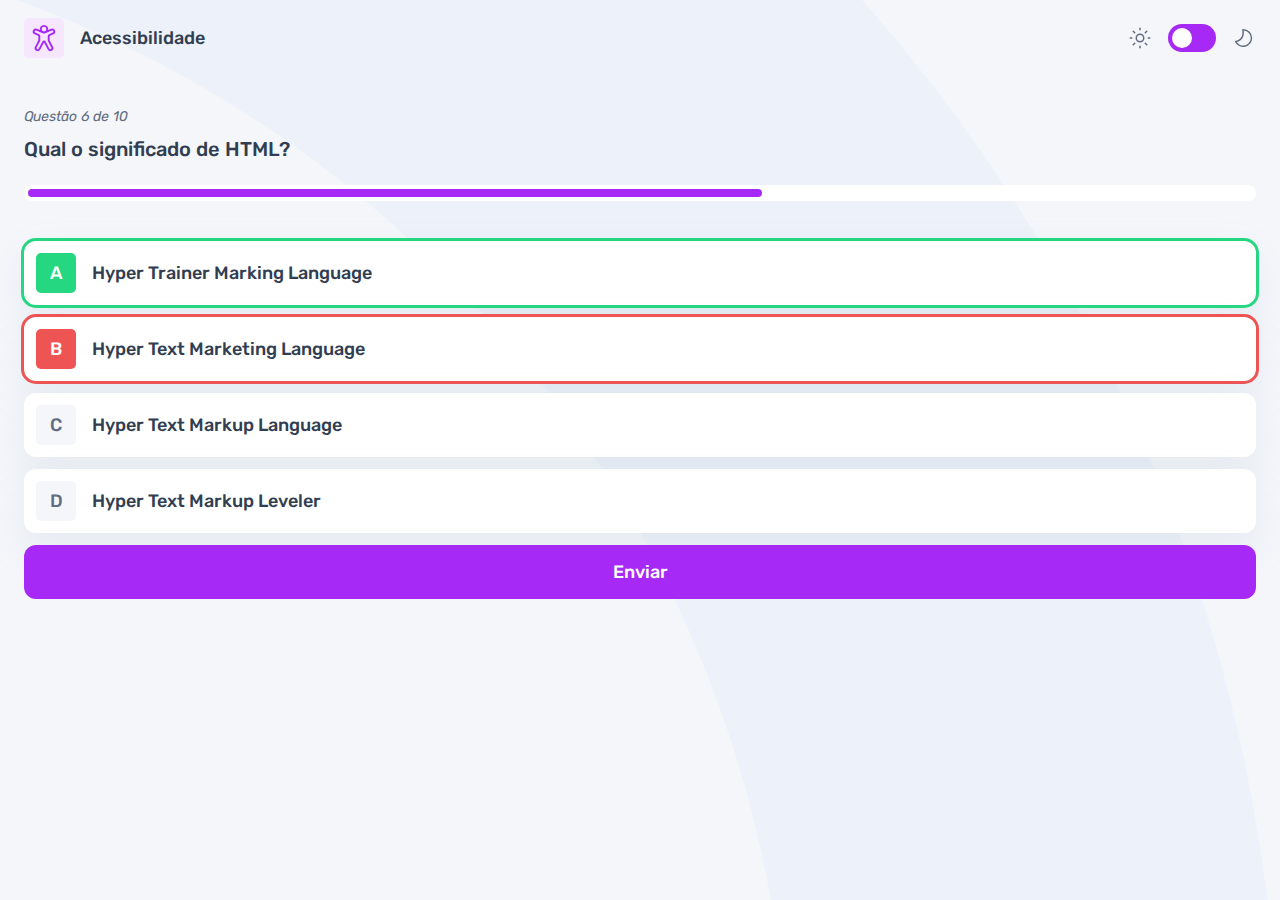
==== pages/quiz/quiz.html @ af43cb46 "Adicionado o efeito para alternativas corretas e erradas" ====
<!DOCTYPE html>
<html lang="en">
<head>
    <meta charset="UTF-8">
    <meta name="viewport" content="width=device-width, initial-scale=1.0">
    <link rel="preconnect" href="https://fonts.googleapis.com">
    <link rel="preconnect" href="https://fonts.gstatic.com" crossorigin>
    <link href="https://fonts.googleapis.com/css2?family=Rubik:ital,wght@0,300..900;1,300..900&display=swap" rel="stylesheet">
    <link rel="stylesheet" href="quiz.css">
    <title>Quiz App</title>
</head>
<body>
    <header>
        <div class="assunto">
            <div class="assunto_icone">
                <img src="../../assets/images/icon-accessibility.svg" alt=" Ícone de acessibilidade">
            </div>
            <h1>Acessibilidade</h1>
        </div>
        <div class="tema">
            <img src="../../assets/images/icon-sun-dark.svg" alt="Ícone do sol">
            <button>
                <div></div>
            </button>
            <img src="../../assets/images/icon-moon-dark.svg" alt="Ícone da lua">
        </div>
    </header>
    <main>
        <section class="pergunta">
            <p>Questão 6 de 10</p>
            <h2>Qual o significado de HTML?</h2>

            <div class="barra_progresso">
                <div></div>
            </div>
        </section>

        <section class="alternativas">
            <form action="">
                <label for="alternativa_a" id="correta">
                    <input type="radio" id="alternativa_a" name="alternativa">
                    <div>
                        <span>A</span>
                        Hyper Trainer Marking Language
                    </div>
                </label>

                <label for="alternativa_b" id="errada">
                    <input type="radio" id="alternativa_b" name="alternativa">
                <div>
                    <span>B</span>
                    Hyper Text Marketing Language
                </div>
                </label>
                
                <label for="alternativa_c">
                    <input type="radio" id="alternativa_c" name="alternativa">
                <div>
                    <span>C</span>
                    Hyper Text Markup Language
                </div>
                </label>

                <label for="alternativa_d">
                    <input type="radio" id="alternativa_d" name="alternativa">
                    <div>
                        <span>D</span>
                        Hyper Text Markup Leveler 
                    </div>
                </label>
            </form>
            <button>Enviar</button>
        </section>
    </main>
</body>
---- pages/quiz/quiz.css ----
* {
    margin: 0;
    padding: 0;
    box-sizing: border-box;
    font-family: "Rubik", sans-serif;
    -webkit-font-smoothing: antialiased;
}

:root {
    --bg-color: #f4f6fa;
    --purple: #a729f5;
    --primary-text-color: #313e51;
    --secondary-text-color: #626c7f;
    --button-bg: #fff;
    --shadow: 0px 16px 40px 0px rgba(143, 168, 193, 0.14);
    --bg-html: #fff1e9;
    --bg-css: #e0fdef;
    --bg-javascript: #ebf0ff;
    --bg-acessibilidade: #f6e7ff;
    --white: #fff;
    --green: #26d782;
    --red: #ee5454;
    --bg-mobile: url(../../assets/images/pattern-background-mobile-light.svg);
    --bg-desktop: url(../../assets/images/pattern-background-desktop-light.svg);
}

body.escuro {
    --bg-color: #313e51;
    --bg-mobile: url(../../assets/images/pattern-background-mobile-dark.svg);
    --bg-desktop: url(../../assets/images/pattern-background-desktop-dark.svg);
    --primary-text-color: #fff;
    --secondary-text-color: #abc1e1;
    --button-bg: #3b4d66;
    --shadow: 0px 16px 40px 0px rgba(49, 62, 81, 0.14);
}

body {
    height: 100svh;
    background: var(--bg-mobile) var(--bg-color);
    background-repeat: no-repeat;
    background-size: cover;
}

header {
    display: flex;
    justify-content: space-between;
    padding: 16px 24px;
}

.assunto {
    display: flex;
    align-items: center;
    gap: 16px;
}

.assunto_icone {
    background: var(--bg-acessibilidade);
    width: 40px;
    height: 40px;
    padding: 5px;
    border-radius: 5px;
}

.assunto_icone img {
    width: 100%;
}

.assunto h1 {
    font-size: 18px;
    font-weight: 500;
    color: var(--primary-text-color);
}

.tema {
    padding: 8px 0;
    display: flex;
    align-items: center;
    gap: 8px;
}

.tema img {
    width: 16px;
}

.tema button {
    height: 20px;
    width: 32px;
    background: var(--purple);
    border: 0;
    border-radius: 999px;
    padding: 4px;
}

.tema button div {
    background: var(--white);
    width: 12px;
    height: 12px;
    border-radius: 999px;
}

main {
    padding: 32px 24px;
}

.pergunta {
    margin-bottom: 40px;
}

.pergunta p {
    font-style: italic;
    font-size: 14px;
    color: var(--secondary-text-color);
    margin-bottom: 12px;
}

.pergunta h2 {
    font-size: 20px;
    font-weight: 500;
    color: var(--primary-text-color);
    line-height: 24px;
    margin-bottom: 24px;
}

.barra_progresso {
    background: var(--button-bg);
    height: 16px;
    padding: 4px;
    border-radius: 999px;
}

.barra_progresso div {
    height: 100%;
    width: 60%;
    background: var(--purple);
    border-radius: 999px;
}

.alternativas form {
    display: flex;
    flex-direction: column;
    gap: 12px;
    margin-bottom: 12px;
}

.alternativas label{
    display: block;
    background: var(--button-bg);
    padding: 12px;
    font-size: 18px;
    font-weight: 500;
    border-radius: 12px;
    box-shadow: var(--shadow);
    color: var(--primary-text-color)
}

.alternativas label:has(input:checked) {
    outline: 3px solid var(--purple);

    & span {
        background: var(--purple);
        color: var(--white);
    }
}


.alternativas label#correta {
    outline: 3px solid var(--green);

    & span {
        background: var(--green);
        color: var(--white);
    }
}

.alternativas label#errada {
    outline: 3px solid var(--red);

    & span {
        background: var(--red);
        color: var(--white);
    }
}

.alternativas input {
    display: none;
}


.alternativas div {
    display: flex;
    align-items: center;
    gap: 16px;
}

.alternativas div span {
    display: block;
    width: 40px;
    height: 40px;
    background: var(--bg-color);
    border-radius: 5px;
    color: var(--secondary-text-color);

    display: flex;
    align-items: center;
    justify-content: center;
    flex-shrink: 0;
}

.alternativas button {
    padding: 16px;
    border-radius: 12px;
    border: none;
    background: var(--purple);
    color: var(--white);
    width: 100%;

    font-size: 18px;
    font-weight: 500;
}

@media(min-width: 1100px) {
    .tema {
        gap: 16px;
    }

    .tema img {
        width: 24px;
    }

    .tema button {
        width: 48px;
        height: 28px;
    }

    .tema button div {
        width: 20px;
        height: 20px;
    }
}
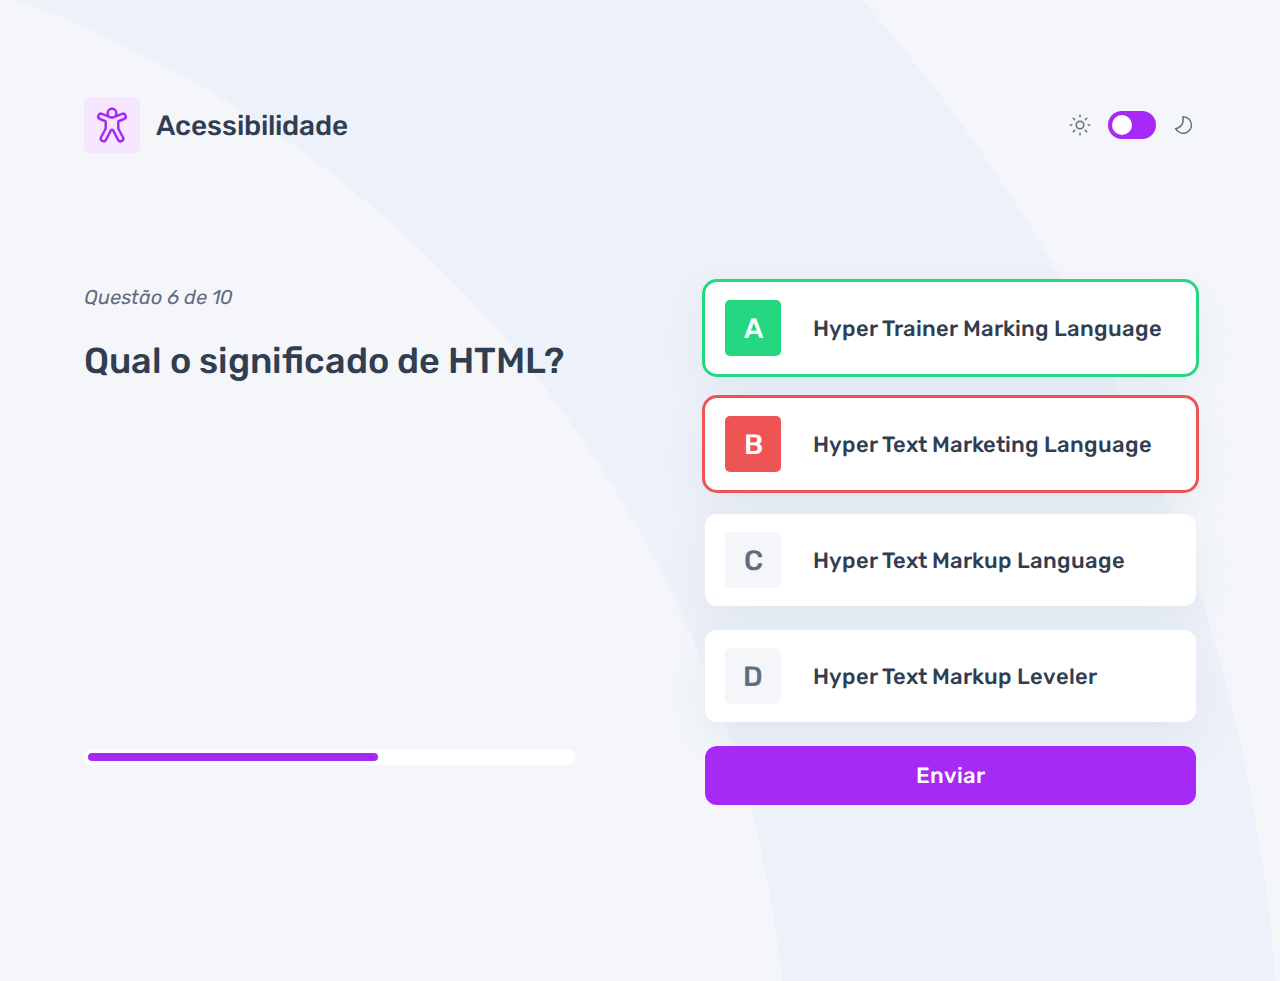
==== commit df01bace: "Adicionada a responsividade para o desktop" ====
--- a/pages/quiz/quiz.html
+++ b/pages/quiz/quiz.html
@@ -27,9 +27,11 @@
     </header>
     <main>
         <section class="pergunta">
-            <p>Questão 6 de 10</p>
-            <h2>Qual o significado de HTML?</h2>
+            <div>
+                <p>Questão 6 de 10</p>
 
+                <h2>Qual o significado de HTML?</h2>
+            </div>
             <div class="barra_progresso">
                 <div></div>
             </div>
--- a/pages/quiz/quiz.css
+++ b/pages/quiz/quiz.css
@@ -219,6 +219,22 @@
 }
 
 @media(min-width: 1100px) {
+    header {
+        margin-block: 81px;
+        max-width: 1160px;
+        margin-inline: auto;
+    }
+
+    .assunto_icone {
+        width: 56px;
+        height: 56px;
+        padding: 8px;
+    }
+
+    .assunto h1 {
+        font-size: 28px;
+    }
+
     .tema {
         gap: 16px;
     }
@@ -236,4 +252,57 @@
         width: 20px;
         height: 20px;
     }
+
+    main {
+        max-width: 1160px;
+        margin-inline: auto;
+
+        display: flex;
+        gap: 130px;
+    }
+
+    section {
+        width: 100%;
+    }
+
+    .pergunta {
+        display: flex;
+        flex-direction: column;
+        justify-content: space-between;
+    }
+
+    .pergunta p {
+        font-size: 20px;
+        line-height: 30px;
+        margin-bottom: 27px;
+    }
+
+    .pergunta h2 {
+        font-size: 36px;
+        line-height: 43px;
+    }
+
+    .alternativas form {
+        gap: 24px;
+        margin-bottom: 24px;
+    }
+
+    .alternativas label {
+        font-size: 22px;
+        padding: 18px 20px;
+    }
+
+    .alternativas div {
+        gap: 32px;
+    }
+
+    .alternativas div span {
+        width: 56px;
+        height: 56px;
+        font-size: 28px;
+    }
+
+    .alternativas button {
+        font-size: 22px;
+    }
 }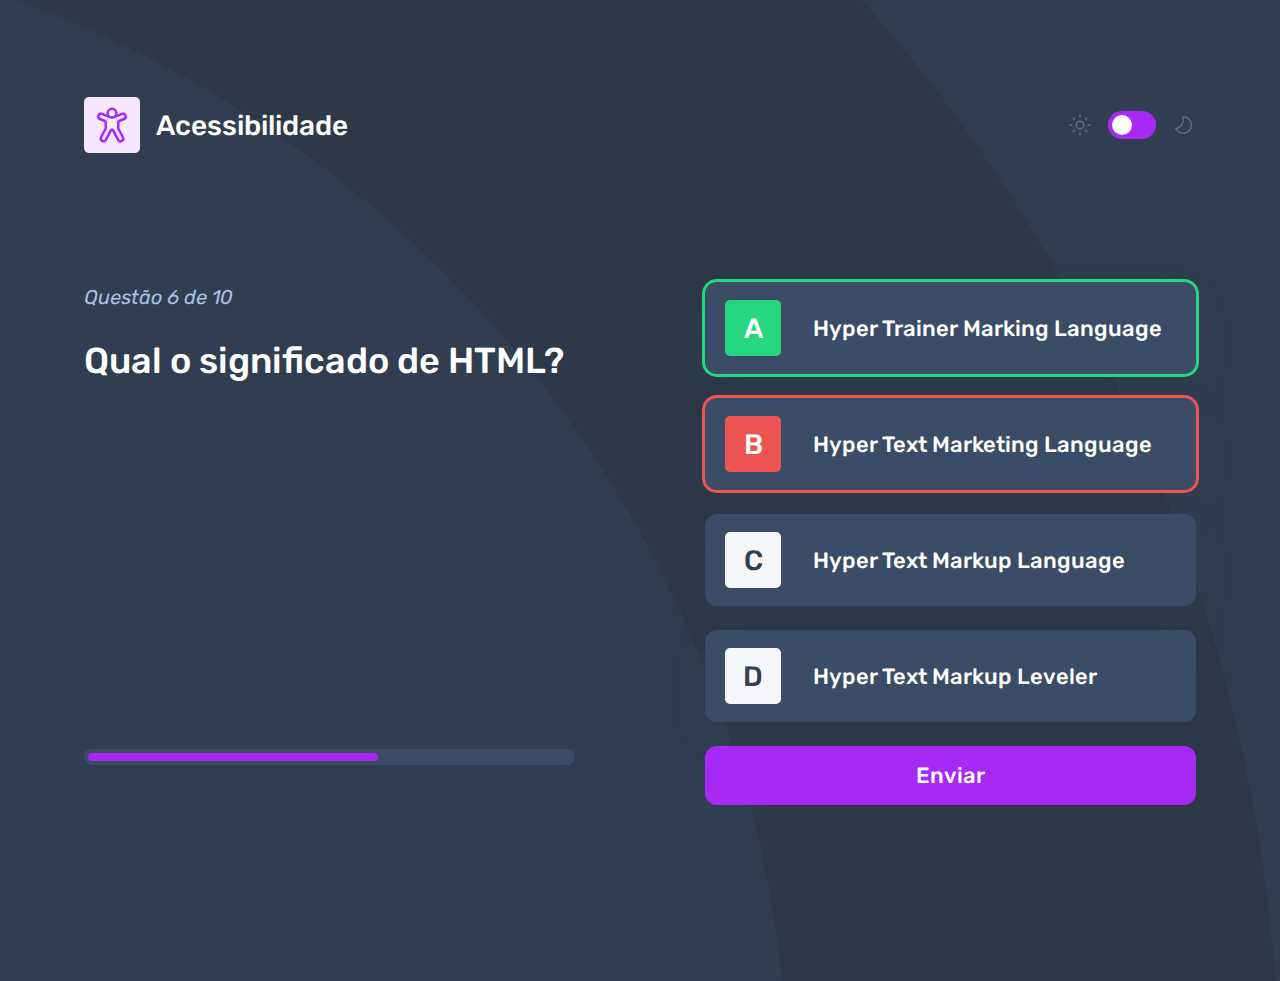
==== commit 536f7599: "Ajuste das cores no tema dark" ====
--- a/pages/quiz/quiz.html
+++ b/pages/quiz/quiz.html
@@ -9,7 +9,7 @@
     <link rel="stylesheet" href="quiz.css">
     <title>Quiz App</title>
 </head>
-<body>
+<body class="escuro">
     <header>
         <div class="assunto">
             <div class="assunto_icone">
--- a/pages/quiz/quiz.css
+++ b/pages/quiz/quiz.css
@@ -8,7 +8,10 @@
 
 :root {
     --bg-color: #f4f6fa;
+    --bg-span: #f4f6fa;
+    --color-span: #626c7f;
     --purple: #a729f5;
+    --purple-hover: rgba(167, 41, 245, 0.7);
     --primary-text-color: #313e51;
     --secondary-text-color: #626c7f;
     --button-bg: #fff;
@@ -25,6 +28,7 @@
 }
 
 body.escuro {
+    --color-span: #323e51;
     --bg-color: #313e51;
     --bg-mobile: url(../../assets/images/pattern-background-mobile-dark.svg);
     --bg-desktop: url(../../assets/images/pattern-background-desktop-dark.svg);
@@ -150,7 +154,15 @@
     font-weight: 500;
     border-radius: 12px;
     box-shadow: var(--shadow);
-    color: var(--primary-text-color)
+    color: var(--primary-text-color);
+    cursor: pointer;
+}
+
+.alternativas label:hover {
+    & span {
+        background: var(--bg-acessibilidade);
+        color: var(--purple);
+    }
 }
 
 .alternativas label:has(input:checked) {
@@ -196,10 +208,9 @@
     display: block;
     width: 40px;
     height: 40px;
-    background: var(--bg-color);
+    background: var(--bg-span);
     border-radius: 5px;
-    color: var(--secondary-text-color);
-
+    color: var(--color-span);
     display: flex;
     align-items: center;
     justify-content: center;
@@ -213,9 +224,14 @@
     background: var(--purple);
     color: var(--white);
     width: 100%;
-
     font-size: 18px;
     font-weight: 500;
+    transition: background 0.3s;
+}
+
+.alternativas button:hover {
+    background: var(--purple-hover);
+    cursor: pointer;
 }
 
 @media(min-width: 1100px) {
@@ -294,6 +310,7 @@
 
     .alternativas div {
         gap: 32px;
+        border-radius: 24px;
     }
 
     .alternativas div span {
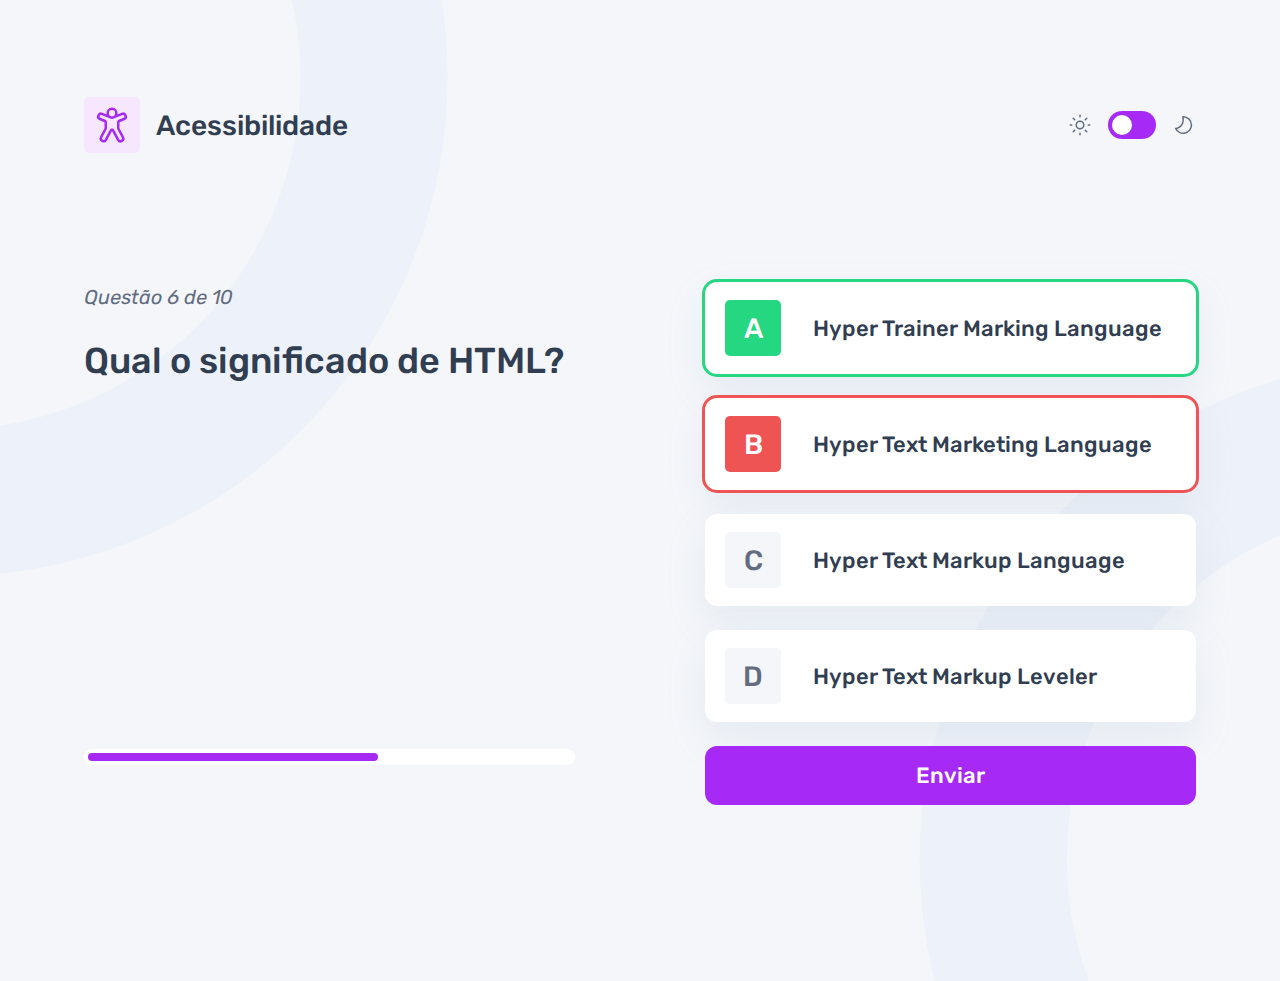
==== commit 50843c00: "Ajuste do fundo para o desktop no quiz.html" ====
--- a/pages/quiz/quiz.html
+++ b/pages/quiz/quiz.html
@@ -9,7 +9,7 @@
     <link rel="stylesheet" href="quiz.css">
     <title>Quiz App</title>
 </head>
-<body class="escuro">
+<body>
     <header>
         <div class="assunto">
             <div class="assunto_icone">
--- a/pages/quiz/quiz.css
+++ b/pages/quiz/quiz.css
@@ -235,6 +235,11 @@
 }
 
 @media(min-width: 1100px) {
+    body {
+        background: var(--bg-desktop) var(--bg-color);
+        background-size: cover;
+        background-repeat: no-repeat;
+    }
     header {
         margin-block: 81px;
         max-width: 1160px;
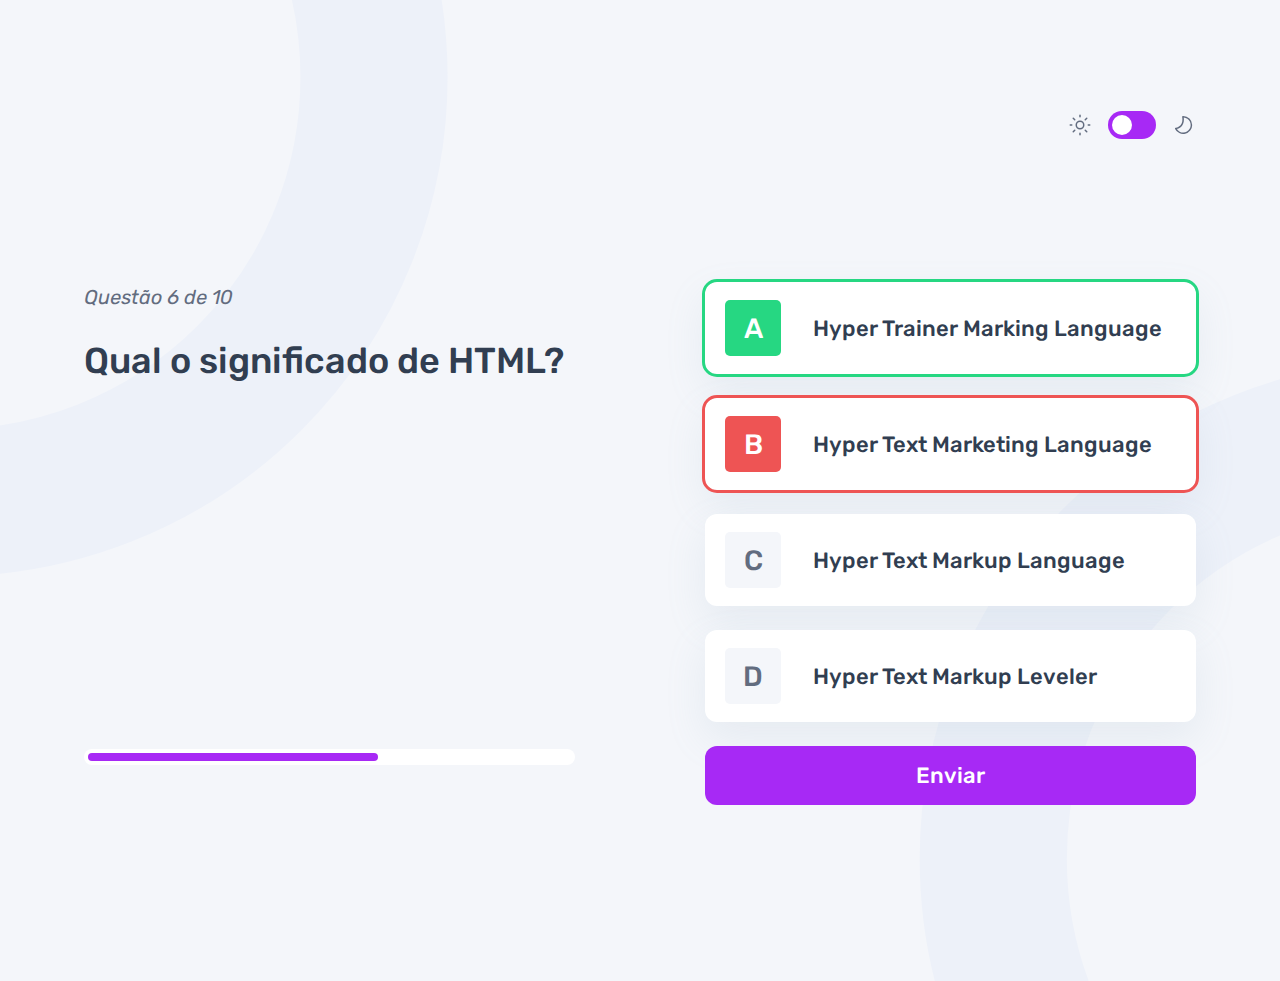
==== commit 3ec32184: "Alteração dinâmica do assunto da página" ====
--- a/pages/quiz/quiz.html
+++ b/pages/quiz/quiz.html
@@ -7,15 +7,16 @@
     <link rel="preconnect" href="https://fonts.gstatic.com" crossorigin>
     <link href="https://fonts.googleapis.com/css2?family=Rubik:ital,wght@0,300..900;1,300..900&display=swap" rel="stylesheet">
     <link rel="stylesheet" href="quiz.css">
+    <script src="./quiz.js" type="module" defer></script>
     <title>Quiz App</title>
 </head>
 <body>
     <header>
         <div class="assunto">
             <div class="assunto_icone">
-                <img src="../../assets/images/icon-accessibility.svg" alt=" Ícone de acessibilidade">
+                <img src="" alt="">
             </div>
-            <h1>Acessibilidade</h1>
+            <h1></h1>
         </div>
         <div class="tema">
             <img src="../../assets/images/icon-sun-dark.svg" alt="Ícone do sol">
--- a/pages/quiz/quiz.css
+++ b/pages/quiz/quiz.css
@@ -58,11 +58,26 @@
 }
 
 .assunto_icone {
-    background: var(--bg-acessibilidade);
     width: 40px;
     height: 40px;
     padding: 5px;
     border-radius: 5px;
+}
+
+.assunto_icone.html {
+    background: var(--bg-html);
+}
+
+.assunto_icone.css {
+    background: var(--bg-css);
+}
+
+.assunto_icone.javascript {
+    background: var(--bg-javascript);
+}
+
+.assunto_icone.acessibilidade {
+    background: var(--bg-acessibilidade);
 }
 
 .assunto_icone img {
@@ -93,6 +108,8 @@
     border: 0;
     border-radius: 999px;
     padding: 4px;
+    display: flex;
+    cursor: pointer;
 }
 
 .tema button div {
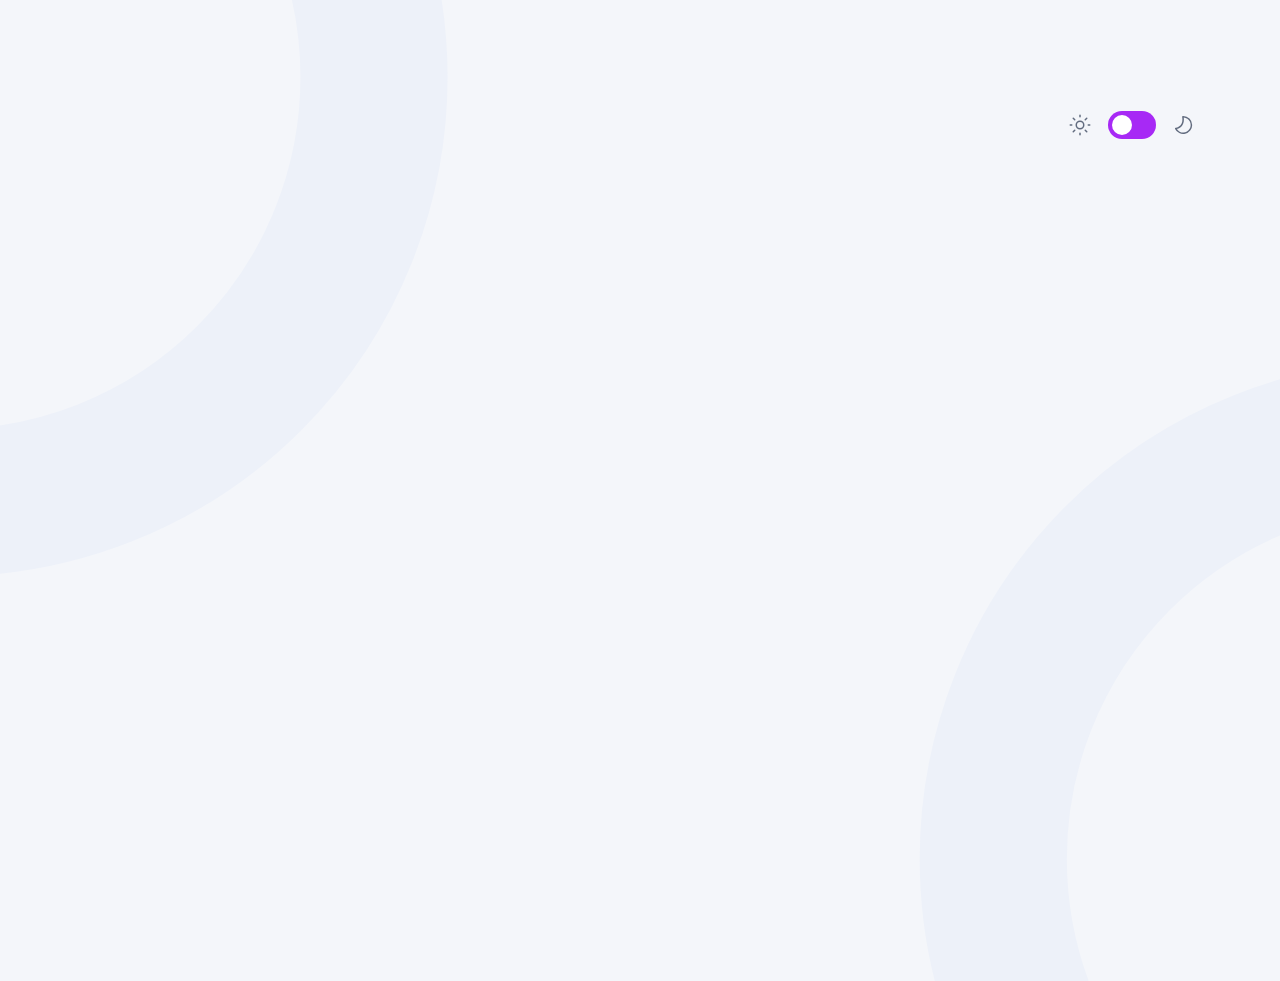
==== commit 13c4c090: "adicionadas as funções de buscar as perguntas e montar as perguntas no html'" ====
--- a/pages/quiz/quiz.html
+++ b/pages/quiz/quiz.html
@@ -27,52 +27,6 @@
         </div>
     </header>
     <main>
-        <section class="pergunta">
-            <div>
-                <p>Questão 6 de 10</p>
-
-                <h2>Qual o significado de HTML?</h2>
-            </div>
-            <div class="barra_progresso">
-                <div></div>
-            </div>
-        </section>
-
-        <section class="alternativas">
-            <form action="">
-                <label for="alternativa_a" id="correta">
-                    <input type="radio" id="alternativa_a" name="alternativa">
-                    <div>
-                        <span>A</span>
-                        Hyper Trainer Marking Language
-                    </div>
-                </label>
-
-                <label for="alternativa_b" id="errada">
-                    <input type="radio" id="alternativa_b" name="alternativa">
-                <div>
-                    <span>B</span>
-                    Hyper Text Marketing Language
-                </div>
-                </label>
-                
-                <label for="alternativa_c">
-                    <input type="radio" id="alternativa_c" name="alternativa">
-                <div>
-                    <span>C</span>
-                    Hyper Text Markup Language
-                </div>
-                </label>
-
-                <label for="alternativa_d">
-                    <input type="radio" id="alternativa_d" name="alternativa">
-                    <div>
-                        <span>D</span>
-                        Hyper Text Markup Leveler 
-                    </div>
-                </label>
-            </form>
-            <button>Enviar</button>
-        </section>
+        
     </main>
 </body> --- a/pages/quiz/quiz.css
+++ b/pages/quiz/quiz.css
@@ -151,7 +151,6 @@
 
 .barra_progresso div {
     height: 100%;
-    width: 60%;
     background: var(--purple);
     border-radius: 999px;
 }
